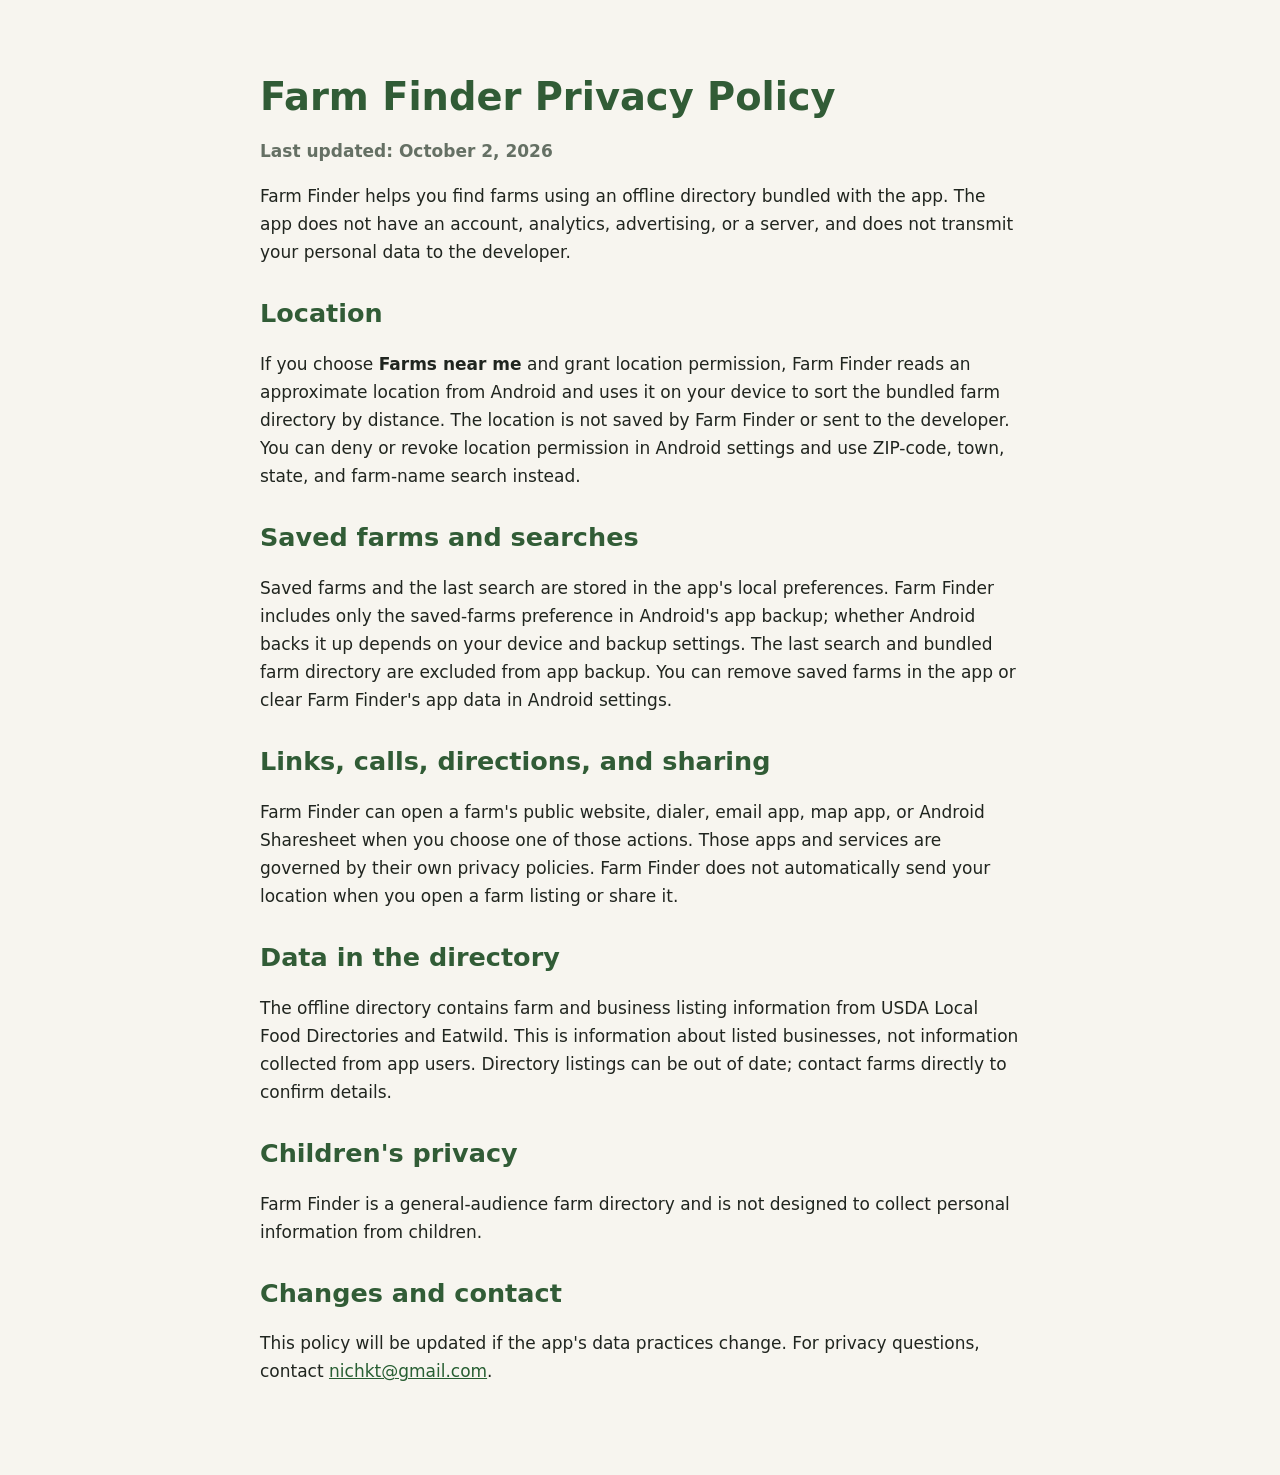
==== privacy.html @ 767bb369 "Create privacy.html" ====
<!doctype html>
<html lang="en">
<head>
  <meta charset="utf-8">
  <meta name="viewport" content="width=device-width, initial-scale=1">
  <title>Farm Finder Privacy Policy</title>
  <style>
    body { margin: 0; background: #f7f5ef; color: #20251f; font: 17px/1.65 system-ui, sans-serif; }
    main { max-width: 760px; margin: 0 auto; padding: 48px 24px 72px; }
    h1, h2 { line-height: 1.2; color: #315c36; }
    h1 { font-size: 2.4rem; margin-bottom: .25rem; }
    h2 { margin-top: 2rem; }
    .updated { color: #657064; }
    a { color: #275e32; }
  </style>
</head>
<body>
<main>
  <h1>Farm Finder Privacy Policy</h1>
  <p class="updated"><strong>Last updated: October 2, 2026</strong></p>
  <p>Farm Finder helps you find farms using an offline directory bundled with the app. The app does not have an account, analytics, advertising, or a server, and does not transmit your personal data to the developer.</p>

  <h2>Location</h2>
  <p>If you choose <strong>Farms near me</strong> and grant location permission, Farm Finder reads an approximate location from Android and uses it on your device to sort the bundled farm directory by distance. The location is not saved by Farm Finder or sent to the developer. You can deny or revoke location permission in Android settings and use ZIP-code, town, state, and farm-name search instead.</p>

  <h2>Saved farms and searches</h2>
  <p>Saved farms and the last search are stored in the app's local preferences. Farm Finder includes only the saved-farms preference in Android's app backup; whether Android backs it up depends on your device and backup settings. The last search and bundled farm directory are excluded from app backup. You can remove saved farms in the app or clear Farm Finder's app data in Android settings.</p>

  <h2>Links, calls, directions, and sharing</h2>
  <p>Farm Finder can open a farm's public website, dialer, email app, map app, or Android Sharesheet when you choose one of those actions. Those apps and services are governed by their own privacy policies. Farm Finder does not automatically send your location when you open a farm listing or share it.</p>

  <h2>Data in the directory</h2>
  <p>The offline directory contains farm and business listing information from USDA Local Food Directories and Eatwild. This is information about listed businesses, not information collected from app users. Directory listings can be out of date; contact farms directly to confirm details.</p>

  <h2>Children's privacy</h2>
  <p>Farm Finder is a general-audience farm directory and is not designed to collect personal information from children.</p>

  <h2>Changes and contact</h2>
  <p>This policy will be updated if the app's data practices change. For privacy questions, contact <a href="mailto:nichkt@gmail.com">nichkt@gmail.com</a>.</p>
</main>
</body>
</html>
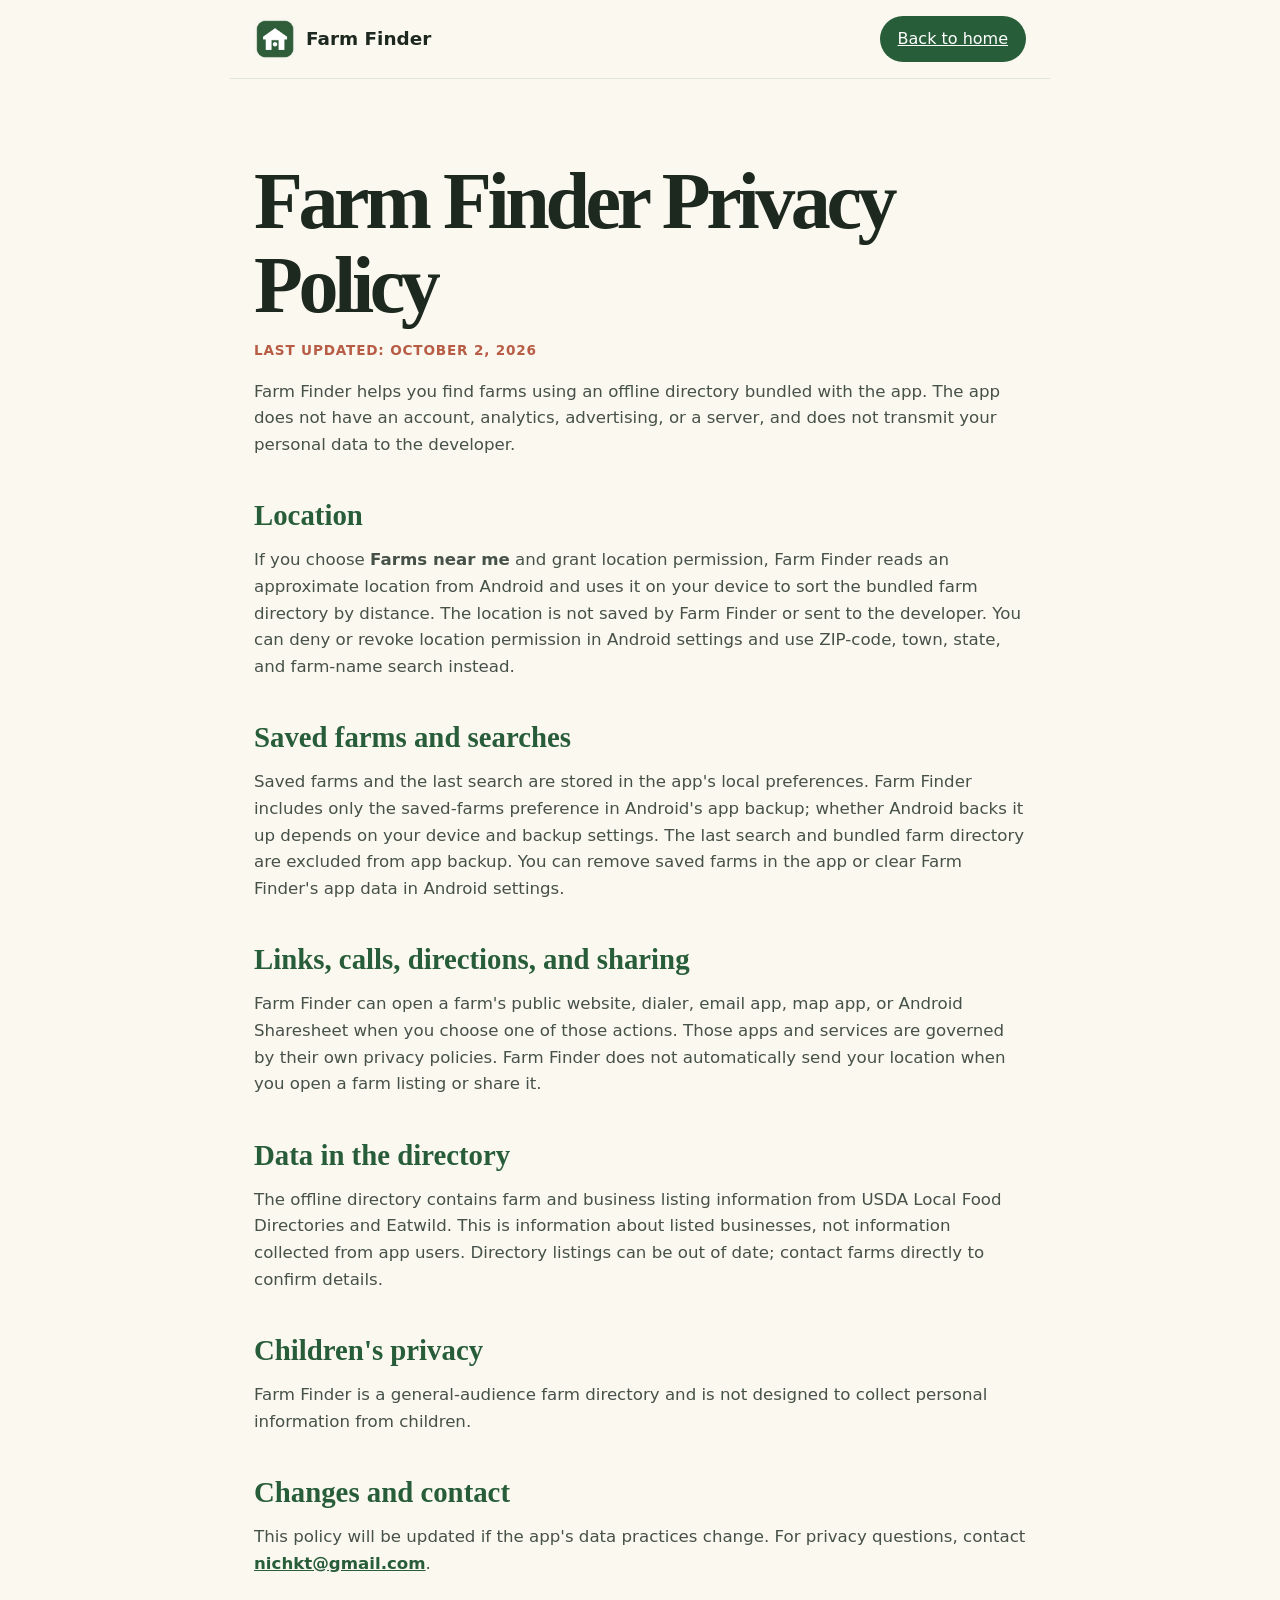
==== commit 3d68cbf6: "Build Farm Finder website Co-authored-by: Copilot <223556219+Copilot@users.noreply.github.com>" ====
--- a/privacy.html
+++ b/privacy.html
@@ -3,21 +3,22 @@
 <head>
   <meta charset="utf-8">
   <meta name="viewport" content="width=device-width, initial-scale=1">
+  <meta name="theme-color" content="#285d3a">
   <title>Farm Finder Privacy Policy</title>
-  <style>
-    body { margin: 0; background: #f7f5ef; color: #20251f; font: 17px/1.65 system-ui, sans-serif; }
-    main { max-width: 760px; margin: 0 auto; padding: 48px 24px 72px; }
-    h1, h2 { line-height: 1.2; color: #315c36; }
-    h1 { font-size: 2.4rem; margin-bottom: .25rem; }
-    h2 { margin-top: 2rem; }
-    .updated { color: #657064; }
-    a { color: #275e32; }
-  </style>
+  <link rel="icon" href="assets/app-icon.png">
+  <link rel="stylesheet" href="styles.css">
 </head>
-<body>
-<main>
+<body class="policy-page">
+<header class="site-header policy-header">
+  <a class="brand" href="index.html">
+    <img src="assets/app-icon.png" alt="" width="42" height="42">
+    <span>Farm Finder</span>
+  </a>
+  <a class="nav-download" href="index.html">Back to home</a>
+</header>
+<main class="policy-main">
   <h1>Farm Finder Privacy Policy</h1>
-  <p class="updated"><strong>Last updated: October 2, 2026</strong></p>
+  <p class="updated">Last updated: October 2, 2026</p>
   <p>Farm Finder helps you find farms using an offline directory bundled with the app. The app does not have an account, analytics, advertising, or a server, and does not transmit your personal data to the developer.</p>
 
   <h2>Location</h2>
--- a/styles.css
+++ b/styles.css
@@ -0,0 +1,331 @@
+:root {
+  --forest: #285d3a;
+  --forest-dark: #183c27;
+  --sage: #dce8d9;
+  --cream: #fbf8f0;
+  --sand: #edcc91;
+  --terracotta: #b85d45;
+  --ink: #1d281f;
+  --muted: #647066;
+  --white: #fffef9;
+  --line: #d8ded6;
+  --shadow: 0 24px 70px rgba(24, 60, 39, .16);
+}
+
+* { box-sizing: border-box; }
+
+html { scroll-behavior: smooth; }
+
+body {
+  margin: 0;
+  background: var(--cream);
+  color: var(--ink);
+  font-family: Inter, ui-sans-serif, system-ui, -apple-system, BlinkMacSystemFont, "Segoe UI", sans-serif;
+  line-height: 1.6;
+}
+
+a { color: inherit; }
+img { display: block; max-width: 100%; }
+svg { fill: currentColor; }
+
+.site-header {
+  align-items: center;
+  background: rgba(251, 248, 240, .9);
+  backdrop-filter: blur(16px);
+  border-bottom: 1px solid rgba(40, 93, 58, .12);
+  display: flex;
+  justify-content: space-between;
+  padding: 16px max(24px, calc((100% - 1180px) / 2));
+  position: sticky;
+  top: 0;
+  z-index: 20;
+}
+
+.brand {
+  align-items: center;
+  display: inline-flex;
+  font-size: 1.15rem;
+  font-weight: 800;
+  gap: 10px;
+  text-decoration: none;
+}
+
+.brand img { border-radius: 10px; }
+
+nav { align-items: center; display: flex; gap: 28px; }
+nav a { font-size: .92rem; font-weight: 700; text-decoration: none; }
+nav a:not(.nav-download):hover { color: var(--forest); }
+
+.nav-download {
+  background: var(--forest);
+  border-radius: 999px;
+  color: white;
+  padding: 10px 18px;
+}
+
+.hero {
+  align-items: center;
+  display: grid;
+  gap: 70px;
+  grid-template-columns: 1.02fr .98fr;
+  margin: 0 auto;
+  max-width: 1180px;
+  min-height: 730px;
+  overflow: hidden;
+  padding: 70px 24px 88px;
+}
+
+.eyebrow {
+  color: var(--terracotta);
+  font-size: .78rem;
+  font-weight: 900;
+  letter-spacing: .14em;
+  margin: 0 0 16px;
+  text-transform: uppercase;
+}
+
+h1, h2, h3 { font-family: Georgia, "Times New Roman", serif; line-height: 1.05; }
+
+h1 {
+  font-size: clamp(4rem, 7vw, 6.6rem);
+  letter-spacing: -.055em;
+  margin: 0;
+  max-width: 690px;
+}
+
+h1 em { color: var(--forest); font-style: italic; }
+
+.hero-text {
+  color: #475149;
+  font-size: 1.2rem;
+  line-height: 1.7;
+  margin: 28px 0 34px;
+  max-width: 620px;
+}
+
+.hero-actions { display: flex; flex-wrap: wrap; gap: 12px; }
+
+.button {
+  align-items: center;
+  border: 2px solid transparent;
+  border-radius: 999px;
+  display: inline-flex;
+  font-size: .95rem;
+  font-weight: 800;
+  gap: 10px;
+  justify-content: center;
+  padding: 14px 22px;
+  text-decoration: none;
+  transition: transform .18s ease, box-shadow .18s ease, background .18s ease;
+}
+
+.button:hover { transform: translateY(-2px); }
+.button svg { height: 22px; width: 22px; }
+.button-primary { background: var(--forest); box-shadow: 0 12px 28px rgba(40, 93, 58, .2); color: white; }
+.button-primary:hover { background: var(--forest-dark); box-shadow: 0 16px 34px rgba(40, 93, 58, .26); }
+.button-secondary { border-color: var(--forest); color: var(--forest); }
+.button-secondary:hover { background: var(--sage); }
+
+.trust-row { color: var(--muted); display: flex; flex-wrap: wrap; font-size: .82rem; font-weight: 700; gap: 18px; margin-top: 24px; }
+.trust-row span { align-items: center; display: inline-flex; gap: 7px; }
+.trust-row span::before { background: var(--forest); border-radius: 50%; content: ""; height: 6px; width: 6px; }
+
+.hero-visual { min-height: 590px; position: relative; }
+
+.sun {
+  background: var(--sand);
+  border-radius: 50%;
+  height: 490px;
+  left: 50%;
+  position: absolute;
+  top: 40px;
+  transform: translateX(-50%);
+  width: 490px;
+}
+
+.phone {
+  background: #171d19;
+  border: 8px solid #171d19;
+  border-radius: 42px;
+  box-shadow: var(--shadow);
+  left: 50%;
+  overflow: hidden;
+  position: absolute;
+  top: 0;
+  transform: translateX(-50%) rotate(2deg);
+  width: 265px;
+  z-index: 2;
+}
+
+.phone img { border-radius: 34px; }
+
+.stat-card {
+  align-items: center;
+  background: rgba(255, 254, 249, .95);
+  border: 1px solid white;
+  border-radius: 18px;
+  box-shadow: 0 14px 35px rgba(29, 40, 31, .13);
+  display: flex;
+  position: absolute;
+  z-index: 3;
+}
+
+.stat-farms { bottom: 86px; flex-direction: column; left: 0; padding: 16px 24px; }
+.stat-farms strong { color: var(--forest); font-family: Georgia, serif; font-size: 2rem; line-height: 1; }
+.stat-farms span { color: var(--muted); font-size: .74rem; font-weight: 800; text-transform: uppercase; }
+.stat-offline { gap: 10px; padding: 14px 18px; right: 0; top: 125px; }
+.stat-offline svg { color: var(--forest); height: 24px; width: 24px; }
+.stat-offline span { font-size: .84rem; font-weight: 800; }
+
+.proof {
+  background: var(--forest);
+  color: white;
+  display: grid;
+  grid-template-columns: repeat(4, 1fr);
+  padding: 34px max(24px, calc((100% - 1180px) / 2));
+}
+
+.proof div { border-right: 1px solid rgba(255, 255, 255, .2); padding: 4px 34px; text-align: center; }
+.proof div:first-child { padding-left: 0; }
+.proof div:last-child { border: 0; padding-right: 0; }
+.proof strong { display: block; font-family: Georgia, serif; font-size: 1.75rem; line-height: 1.2; }
+.proof span { color: rgba(255, 255, 255, .72); font-size: .75rem; font-weight: 800; letter-spacing: .08em; text-transform: uppercase; }
+
+.section { margin: 0 auto; max-width: 1180px; padding: 110px 24px; }
+.section-heading { max-width: 690px; }
+.section-heading h2, .offline-copy h2, .download-section h2 {
+  font-size: clamp(2.6rem, 4.8vw, 4.25rem);
+  letter-spacing: -.04em;
+  margin: 0 0 22px;
+}
+.section-heading > p:last-child { color: var(--muted); font-size: 1.1rem; }
+.centered { margin: 0 auto 54px; text-align: center; }
+
+.feature-grid { display: grid; gap: 20px; grid-template-columns: repeat(3, 1fr); margin-top: 56px; }
+.feature-card { background: var(--white); border: 1px solid var(--line); border-radius: 24px; padding: 32px; }
+.feature-card:nth-child(2) { transform: translateY(28px); }
+.feature-card h3 { font-size: 1.7rem; margin: 22px 0 12px; }
+.feature-card p { color: var(--muted); margin: 0; }
+.feature-icon { align-items: center; background: var(--sage); border-radius: 16px; color: var(--forest); display: inline-flex; height: 52px; justify-content: center; width: 52px; }
+.feature-icon svg { height: 27px; width: 27px; }
+
+.offline-section {
+  align-items: center;
+  background: var(--sage);
+  border-radius: 34px;
+  display: grid;
+  gap: 80px;
+  grid-template-columns: 1fr 1fr;
+  margin-bottom: 70px;
+  overflow: hidden;
+  padding: 70px;
+}
+
+.offline-copy > p:not(.eyebrow) { color: #4a594e; font-size: 1.08rem; }
+.check-list { list-style: none; margin: 28px 0; padding: 0; }
+.check-list li { font-weight: 700; margin: 13px 0; padding-left: 31px; position: relative; }
+.check-list li::before { color: var(--forest); content: "✓"; font-size: 1.1rem; font-weight: 900; left: 0; position: absolute; }
+.text-link { color: var(--forest); font-weight: 900; text-decoration: none; }
+.text-link:hover { text-decoration: underline; }
+
+.offline-art { min-height: 390px; position: relative; }
+.field { border-radius: 50% 50% 0 0; bottom: -100px; height: 240px; position: absolute; width: 130%; }
+.field-back { background: #9fbf8f; left: -40%; transform: rotate(7deg); }
+.field-front { background: var(--forest); right: -40%; transform: rotate(-8deg); }
+.barn { filter: drop-shadow(0 20px 20px rgba(24, 60, 39, .18)); left: 50%; position: absolute; top: 20px; transform: translateX(-50%); width: 290px; z-index: 2; }
+
+.screenshots-section { max-width: 1280px; }
+.screenshots { display: grid; gap: 22px; grid-template-columns: repeat(4, 1fr); }
+.screenshots figure { margin: 0; }
+.screenshots img { border: 7px solid #182019; border-radius: 32px; box-shadow: 0 16px 38px rgba(29, 40, 31, .16); }
+.screenshots figure:nth-child(even) { transform: translateY(34px); }
+.screenshots figcaption { font-size: .85rem; font-weight: 900; margin-top: 15px; text-align: center; }
+
+.download-section {
+  align-items: center;
+  background: var(--forest);
+  color: white;
+  display: flex;
+  gap: 50px;
+  justify-content: space-between;
+  margin-top: 80px;
+  padding: 75px max(24px, calc((100% - 1180px) / 2));
+}
+.download-section > div { max-width: 700px; }
+.download-section h2 { margin-bottom: 14px; }
+.download-section p:last-child { color: rgba(255, 255, 255, .75); font-size: 1.05rem; }
+.download-section .eyebrow { color: var(--sand); }
+.button-light { background: var(--white); color: var(--forest); flex-shrink: 0; }
+
+footer {
+  align-items: center;
+  background: var(--forest-dark);
+  color: white;
+  display: grid;
+  font-size: .84rem;
+  gap: 24px;
+  grid-template-columns: 1fr auto 1fr;
+  padding: 34px max(24px, calc((100% - 1180px) / 2));
+}
+footer p { color: rgba(255, 255, 255, .6); margin: 0; text-align: center; }
+footer > div { display: flex; gap: 20px; justify-content: flex-end; }
+footer > div a { color: rgba(255, 255, 255, .8); text-decoration: none; }
+footer > div a:hover { color: white; }
+
+.policy-page { background: var(--cream); }
+.policy-header { max-width: 820px; position: static; margin: 0 auto; padding-left: 24px; padding-right: 24px; }
+.policy-main { margin: 0 auto; max-width: 820px; padding: 80px 24px 110px; }
+.policy-main h1 { font-size: clamp(3rem, 7vw, 5rem); }
+.policy-main h2 { color: var(--forest); font-size: 1.8rem; margin: 42px 0 12px; }
+.policy-main p { color: #465148; font-size: 1.04rem; }
+.policy-main .updated { color: var(--terracotta); font-size: .85rem; font-weight: 800; letter-spacing: .06em; text-transform: uppercase; }
+.policy-main a { color: var(--forest); font-weight: 700; }
+
+@media (max-width: 900px) {
+  nav a:not(.nav-download) { display: none; }
+  .hero { gap: 28px; grid-template-columns: 1fr; padding-top: 65px; text-align: center; }
+  .hero-copy { align-items: center; display: flex; flex-direction: column; }
+  .hero-visual { margin: 20px auto 0; max-width: 520px; width: 100%; }
+  .proof { grid-template-columns: repeat(2, 1fr); row-gap: 28px; }
+  .proof div:nth-child(2) { border-right: 0; }
+  .feature-grid { grid-template-columns: 1fr; }
+  .feature-card:nth-child(2) { transform: none; }
+  .offline-section { border-radius: 0; grid-template-columns: 1fr; margin-bottom: 0; padding: 70px 36px 0; }
+  .offline-art { min-height: 350px; }
+  .screenshots { gap: 16px; grid-template-columns: repeat(2, 1fr); }
+  .screenshots figure:nth-child(even) { transform: none; }
+  footer { grid-template-columns: 1fr; justify-items: center; }
+  footer > div { justify-content: center; }
+}
+
+@media (max-width: 560px) {
+  .site-header { padding: 12px 18px; }
+  .brand { font-size: 1rem; }
+  .nav-download { padding: 9px 14px; }
+  h1 { font-size: 3.5rem; }
+  .hero { min-height: 0; padding: 55px 20px 70px; }
+  .hero-text { font-size: 1.05rem; }
+  .hero-actions { align-items: stretch; flex-direction: column; width: 100%; }
+  .hero-actions .button { width: 100%; }
+  .hero-visual { min-height: 500px; }
+  .sun { height: 365px; top: 45px; width: 365px; }
+  .phone { width: 220px; }
+  .stat-farms { bottom: 52px; left: -5px; }
+  .stat-offline { right: -5px; top: 105px; }
+  .proof { padding: 30px 20px; }
+  .proof div { padding: 0 12px; }
+  .proof strong { font-size: 1.45rem; }
+  .section { padding: 80px 20px; }
+  .feature-card { padding: 26px; }
+  .offline-section { padding: 65px 20px 0; }
+  .screenshots { overflow-x: auto; padding: 10px 18px 35px; scroll-snap-type: x mandatory; }
+  .screenshots figure { min-width: 245px; scroll-snap-align: center; }
+  .download-section { align-items: flex-start; flex-direction: column; margin-top: 20px; padding-bottom: 60px; padding-top: 60px; }
+  .button-light { width: 100%; }
+  .policy-main { padding-top: 60px; }
+}
+
+@media (prefers-reduced-motion: reduce) {
+  html { scroll-behavior: auto; }
+  .button { transition: none; }
+}
